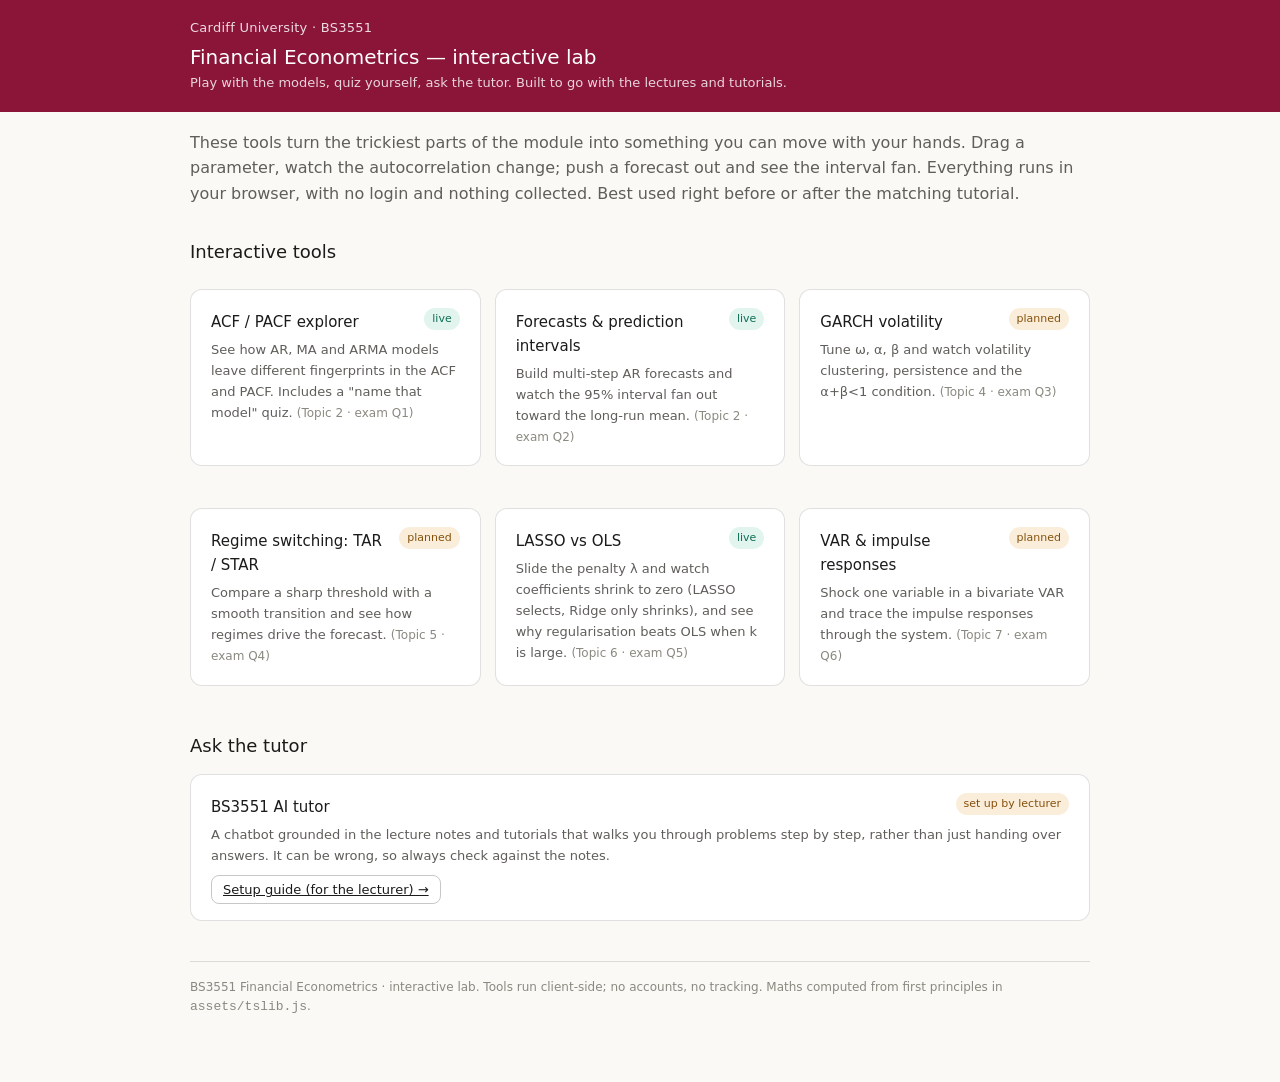
==== index.html @ 8105b3ca "BS3551 interactive lab: ACF/PACF, forecast and LASSO widgets + AI tutor Three live browser widgets (" ====
<!DOCTYPE html>
<html lang="en">
<head>
<meta charset="utf-8" />
<meta name="viewport" content="width=device-width, initial-scale=1" />
<title>BS3551 interactive lab — Financial Econometrics</title>
<link rel="stylesheet" href="assets/styles.css" />
</head>
<body>
<header class="site-header">
  <div class="wrap">
    <div style="flex:1 1 auto;">
      <div class="code">Cardiff University · BS3551</div>
      <h1>Financial Econometrics — interactive lab</h1>
      <p class="sub">Play with the models, quiz yourself, ask the tutor. Built to go with the lectures and tutorials.</p>
    </div>
  </div>
</header>

<main class="wrap">
  <p class="muted" style="margin-top:18px;">
    These tools turn the trickiest parts of the module into something you can move with your hands. Drag a
    parameter, watch the autocorrelation change; push a forecast out and see the interval fan. Everything runs in
    your browser, with no login and nothing collected. Best used right before or after the matching tutorial.
  </p>

  <h2>Interactive tools</h2>
  <div class="grid">

    <a class="card" href="widgets/acf-pacf-explorer.html" style="text-decoration:none;color:inherit;">
      <div style="display:flex;justify-content:space-between;align-items:start;gap:8px;">
        <h3 style="margin:.1rem 0;">ACF / PACF explorer</h3><span class="tag live">live</span>
      </div>
      <p class="small muted" style="margin:.3rem 0 0;">See how AR, MA and ARMA models leave different fingerprints in the ACF and PACF. Includes a "name that model" quiz. <span class="tiny">(Topic 2 · exam Q1)</span></p>
    </a>

    <a class="card" href="widgets/forecast-intervals.html" style="text-decoration:none;color:inherit;">
      <div style="display:flex;justify-content:space-between;align-items:start;gap:8px;">
        <h3 style="margin:.1rem 0;">Forecasts &amp; prediction intervals</h3><span class="tag live">live</span>
      </div>
      <p class="small muted" style="margin:.3rem 0 0;">Build multi-step AR forecasts and watch the 95% interval fan out toward the long-run mean. <span class="tiny">(Topic 2 · exam Q2)</span></p>
    </a>

    <div class="card">
      <div style="display:flex;justify-content:space-between;align-items:start;gap:8px;">
        <h3 style="margin:.1rem 0;">GARCH volatility</h3><span class="tag soon">planned</span>
      </div>
      <p class="small muted" style="margin:.3rem 0 0;">Tune ω, α, β and watch volatility clustering, persistence and the α+β&lt;1 condition. <span class="tiny">(Topic 4 · exam Q3)</span></p>
    </div>

    <div class="card">
      <div style="display:flex;justify-content:space-between;align-items:start;gap:8px;">
        <h3 style="margin:.1rem 0;">Regime switching: TAR / STAR</h3><span class="tag soon">planned</span>
      </div>
      <p class="small muted" style="margin:.3rem 0 0;">Compare a sharp threshold with a smooth transition and see how regimes drive the forecast. <span class="tiny">(Topic 5 · exam Q4)</span></p>
    </div>

    <a class="card" href="widgets/lasso-vs-ols.html" style="text-decoration:none;color:inherit;">
      <div style="display:flex;justify-content:space-between;align-items:start;gap:8px;">
        <h3 style="margin:.1rem 0;">LASSO vs OLS</h3><span class="tag live">live</span>
      </div>
      <p class="small muted" style="margin:.3rem 0 0;">Slide the penalty λ and watch coefficients shrink to zero (LASSO selects, Ridge only shrinks), and see why regularisation beats OLS when k is large. <span class="tiny">(Topic 6 · exam Q5)</span></p>
    </a>

    <div class="card">
      <div style="display:flex;justify-content:space-between;align-items:start;gap:8px;">
        <h3 style="margin:.1rem 0;">VAR &amp; impulse responses</h3><span class="tag soon">planned</span>
      </div>
      <p class="small muted" style="margin:.3rem 0 0;">Shock one variable in a bivariate VAR and trace the impulse responses through the system. <span class="tiny">(Topic 7 · exam Q6)</span></p>
    </div>

  </div>

  <h2>Ask the tutor</h2>
  <div class="card">
    <div style="display:flex;justify-content:space-between;align-items:start;gap:8px;">
      <h3 style="margin:.1rem 0;">BS3551 AI tutor</h3><span class="tag soon">set up by lecturer</span>
    </div>
    <p class="small muted" style="margin:.3rem 0 .6rem;">A chatbot grounded in the lecture notes and tutorials that walks you through problems step by step,
    rather than just handing over answers. It can be wrong, so always check against the notes.</p>
    <a class="btn" href="tutor/SETUP_GUIDE.md">Setup guide (for the lecturer) →</a>
  </div>

  <footer class="site">
    BS3551 Financial Econometrics · interactive lab. Tools run client-side; no accounts, no tracking.
    Maths computed from first principles in <span class="mono">assets/tslib.js</span>.
  </footer>
</main>
</body>
</html>
---- assets/styles.css ----
/* BS3551 Interactive Lab — shared design tokens + components.
   Light/dark aware. Edit the :root values to rebrand (e.g. swap --brand to a
   different Cardiff palette). Tokens mirror the names used inside each widget. */

:root {
  --brand: #8A1538;            /* Cardiff "claret" — change to rebrand */
  --brand-text: #ffffff;

  --color-background-primary: #ffffff;
  --color-background-secondary: #f4f3ee;
  --color-background-tertiary: #faf9f5;
  --color-background-info: #E6F1FB;
  --color-background-success: #E1F5EE;
  --color-background-danger: #FCEBEB;
  --color-background-warning: #FAEEDA;

  --color-text-primary: #1b1b19;
  --color-text-secondary: #5F5E5A;
  --color-text-tertiary: #8a8980;
  --color-text-info: #0C447C;
  --color-text-success: #0F6E56;
  --color-text-danger: #A32D2D;

  --color-border-tertiary: rgba(0,0,0,0.12);
  --color-border-secondary: rgba(0,0,0,0.22);
  --color-border-primary: rgba(0,0,0,0.32);
  --color-border-info: #85B7EB;
  --color-border-success: #5DCAA5;
  --color-border-danger: #F09595;

  --border-radius-md: 8px;
  --border-radius-lg: 12px;
  --font-sans: ui-sans-serif, system-ui, -apple-system, "Segoe UI", Roboto, Helvetica, Arial, sans-serif;
  --font-mono: ui-monospace, "SF Mono", "Cascadia Code", Consolas, monospace;
  --maxw: 940px;
}

@media (prefers-color-scheme: dark) {
  :root {
    --brand: #C04A6A;
    --color-background-primary: #262624;
    --color-background-secondary: #2f2f2c;
    --color-background-tertiary: #1d1d1b;
    --color-background-info: #10233a;
    --color-background-success: #0e2b25;
    --color-background-danger: #3a1717;
    --color-background-warning: #332714;
    --color-text-primary: #ECEAE3;
    --color-text-secondary: #B4B2A9;
    --color-text-tertiary: #888780;
    --color-text-info: #85B7EB;
    --color-text-success: #5DCAA5;
    --color-text-danger: #F09595;
    --color-border-tertiary: rgba(255,255,255,0.14);
    --color-border-secondary: rgba(255,255,255,0.26);
    --color-border-primary: rgba(255,255,255,0.36);
  }
}

* { box-sizing: border-box; }
html { -webkit-text-size-adjust: 100%; }
body {
  margin: 0;
  font-family: var(--font-sans);
  color: var(--color-text-primary);
  background: var(--color-background-tertiary);
  line-height: 1.6;
}
.wrap { max-width: var(--maxw); margin: 0 auto; padding: 0 20px 64px; }

/* Header */
.site-header { background: var(--brand); color: var(--brand-text); }
.site-header .wrap { padding-top: 18px; padding-bottom: 18px; display: flex; align-items: center; gap: 14px; flex-wrap: wrap; }
.site-header .code { font-weight: 500; letter-spacing: .02em; opacity: .85; font-size: 13px; }
.site-header h1 { font-size: 20px; font-weight: 500; margin: 2px 0 0; }
.site-header .sub { font-size: 13px; opacity: .82; margin: 0; }
.crumb { color: var(--brand-text); text-decoration: none; font-size: 13px; opacity: .9; }
.crumb:hover { opacity: 1; text-decoration: underline; }

a { color: var(--color-text-info); }

h2 { font-size: 18px; font-weight: 500; margin: 2rem 0 .5rem; }
h3 { font-size: 15px; font-weight: 500; margin: 1.4rem 0 .4rem; }
p { margin: .5rem 0; }
.muted { color: var(--color-text-secondary); }
.small { font-size: 13px; }
.tiny { font-size: 12px; color: var(--color-text-tertiary); }

/* Cards */
.card {
  background: var(--color-background-primary);
  border: 0.5px solid var(--color-border-tertiary);
  border-radius: var(--border-radius-lg);
  padding: 18px 20px;
  margin: 14px 0;
}
.grid { display: grid; grid-template-columns: repeat(auto-fit, minmax(240px, 1fr)); gap: 14px; }

/* Buttons / chips */
button, .btn {
  font-family: inherit; font-size: 13px; padding: 6px 11px;
  border-radius: var(--border-radius-md);
  border: 0.5px solid var(--color-border-secondary);
  background: transparent; color: var(--color-text-primary);
  cursor: pointer; transition: background .12s ease, transform .04s ease;
}
button:hover, .btn:hover { background: var(--color-background-secondary); }
button:active { transform: scale(0.98); }
.chip.active { background: var(--color-background-info); border-color: var(--color-border-info); color: var(--color-text-info); }

/* Range inputs */
input[type=range] { -webkit-appearance: none; appearance: none; height: 4px; border-radius: 2px;
  background: var(--color-border-secondary); outline: none; }
input[type=range]::-webkit-slider-thumb { -webkit-appearance: none; width: 18px; height: 18px;
  border-radius: 50%; background: var(--brand); cursor: pointer; border: 2px solid var(--color-background-primary); }
input[type=range]::-moz-range-thumb { width: 16px; height: 16px; border-radius: 50%;
  background: var(--brand); cursor: pointer; border: 2px solid var(--color-background-primary); }
input[type=number] { font-family: inherit; font-size: 14px; padding: 6px 8px; width: 90px;
  border-radius: var(--border-radius-md); border: 0.5px solid var(--color-border-secondary);
  background: var(--color-background-primary); color: var(--color-text-primary); }

/* Badges */
.badge { font-size: 12px; padding: 3px 9px; border-radius: var(--border-radius-md); white-space: nowrap; }
.badge.ok { background: var(--color-background-success); color: var(--color-text-success); }
.badge.bad { background: var(--color-background-danger); color: var(--color-text-danger); }
.badge.info { background: var(--color-background-info); color: var(--color-text-info); }

/* Maths reveal panel */
.maths { background: var(--color-background-secondary); border-radius: var(--border-radius-md);
  padding: 12px 14px; font-size: 14px; }
.maths code, .mono { font-family: var(--font-mono); font-size: 13px; }

/* Tables */
table.results { width: 100%; border-collapse: collapse; font-size: 13px; }
table.results th, table.results td { padding: 6px 8px; text-align: right; border-bottom: 0.5px solid var(--color-border-tertiary); }
table.results th:first-child, table.results td:first-child { text-align: left; }
table.results thead th { color: var(--color-text-secondary); font-weight: 500; }

.tag { display: inline-block; font-size: 11px; padding: 2px 8px; border-radius: 999px;
  background: var(--color-background-secondary); color: var(--color-text-secondary); }
.tag.live { background: var(--color-background-success); color: var(--color-text-success); }
.tag.soon { background: var(--color-background-warning); color: #854F0B; }

footer.site { border-top: 0.5px solid var(--color-border-tertiary); margin-top: 40px; padding-top: 16px;
  font-size: 12px; color: var(--color-text-tertiary); }
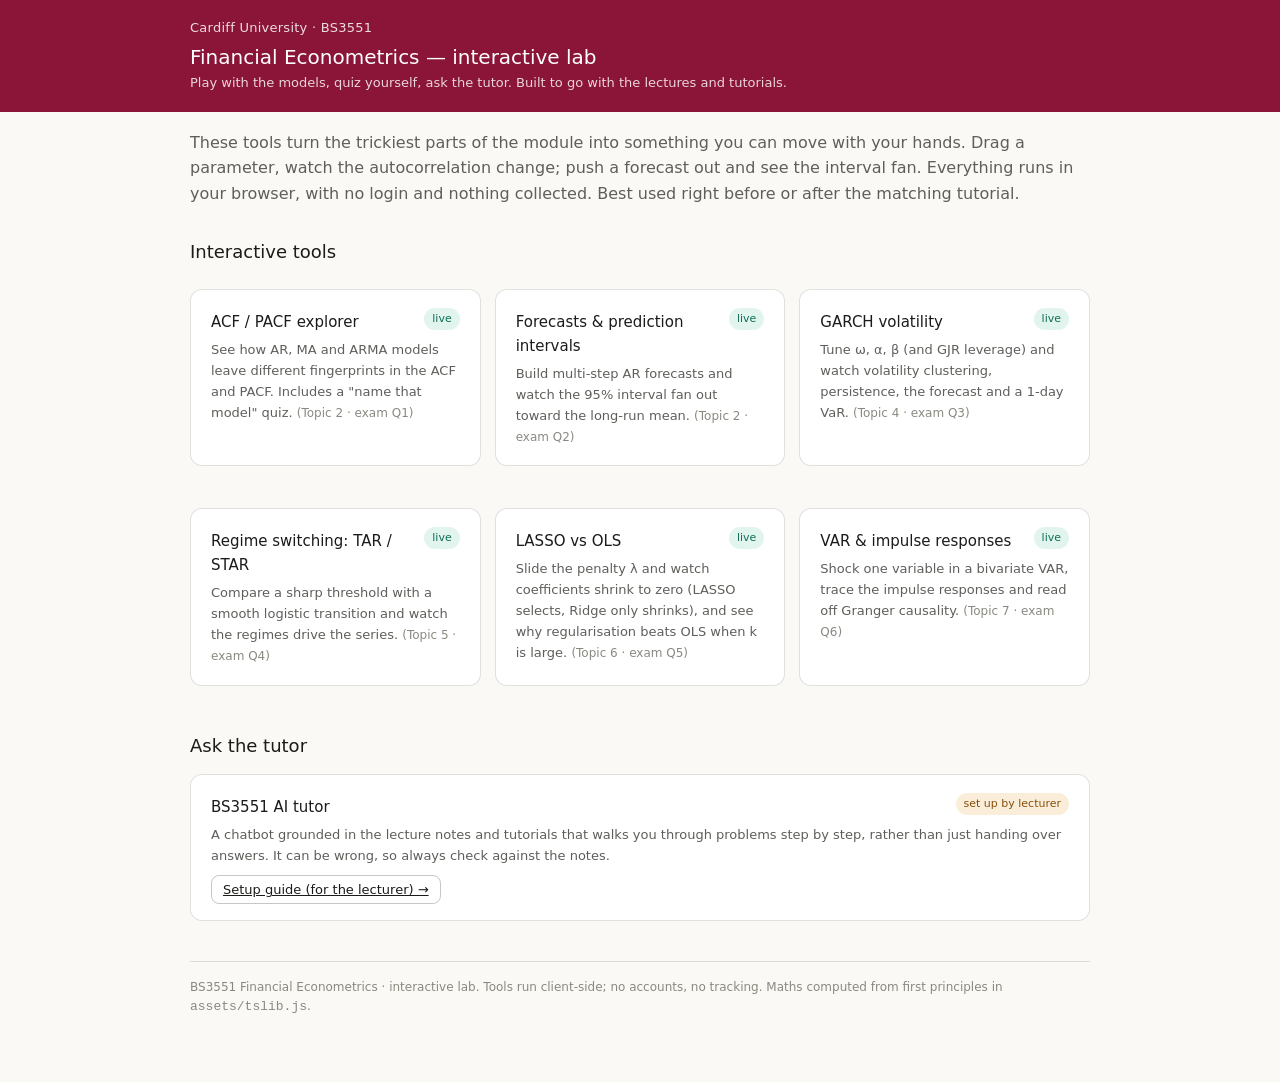
==== commit df06e0b7: "Add GARCH, regime-switching and VAR/IRF widgets (all six topics live) GARCH(1,1)/GJR volatility (clu" ====
--- a/index.html
+++ b/index.html
@@ -41,19 +41,19 @@
       <p class="small muted" style="margin:.3rem 0 0;">Build multi-step AR forecasts and watch the 95% interval fan out toward the long-run mean. <span class="tiny">(Topic 2 · exam Q2)</span></p>
     </a>
 
-    <div class="card">
+    <a class="card" href="widgets/garch-volatility.html" style="text-decoration:none;color:inherit;">
       <div style="display:flex;justify-content:space-between;align-items:start;gap:8px;">
-        <h3 style="margin:.1rem 0;">GARCH volatility</h3><span class="tag soon">planned</span>
+        <h3 style="margin:.1rem 0;">GARCH volatility</h3><span class="tag live">live</span>
       </div>
-      <p class="small muted" style="margin:.3rem 0 0;">Tune ω, α, β and watch volatility clustering, persistence and the α+β&lt;1 condition. <span class="tiny">(Topic 4 · exam Q3)</span></p>
-    </div>
+      <p class="small muted" style="margin:.3rem 0 0;">Tune ω, α, β (and GJR leverage) and watch volatility clustering, persistence, the forecast and a 1-day VaR. <span class="tiny">(Topic 4 · exam Q3)</span></p>
+    </a>
 
-    <div class="card">
+    <a class="card" href="widgets/regime-switching.html" style="text-decoration:none;color:inherit;">
       <div style="display:flex;justify-content:space-between;align-items:start;gap:8px;">
-        <h3 style="margin:.1rem 0;">Regime switching: TAR / STAR</h3><span class="tag soon">planned</span>
+        <h3 style="margin:.1rem 0;">Regime switching: TAR / STAR</h3><span class="tag live">live</span>
       </div>
-      <p class="small muted" style="margin:.3rem 0 0;">Compare a sharp threshold with a smooth transition and see how regimes drive the forecast. <span class="tiny">(Topic 5 · exam Q4)</span></p>
-    </div>
+      <p class="small muted" style="margin:.3rem 0 0;">Compare a sharp threshold with a smooth logistic transition and watch the regimes drive the series. <span class="tiny">(Topic 5 · exam Q4)</span></p>
+    </a>
 
     <a class="card" href="widgets/lasso-vs-ols.html" style="text-decoration:none;color:inherit;">
       <div style="display:flex;justify-content:space-between;align-items:start;gap:8px;">
@@ -62,12 +62,12 @@
       <p class="small muted" style="margin:.3rem 0 0;">Slide the penalty λ and watch coefficients shrink to zero (LASSO selects, Ridge only shrinks), and see why regularisation beats OLS when k is large. <span class="tiny">(Topic 6 · exam Q5)</span></p>
     </a>
 
-    <div class="card">
+    <a class="card" href="widgets/var-irf.html" style="text-decoration:none;color:inherit;">
       <div style="display:flex;justify-content:space-between;align-items:start;gap:8px;">
-        <h3 style="margin:.1rem 0;">VAR &amp; impulse responses</h3><span class="tag soon">planned</span>
+        <h3 style="margin:.1rem 0;">VAR &amp; impulse responses</h3><span class="tag live">live</span>
       </div>
-      <p class="small muted" style="margin:.3rem 0 0;">Shock one variable in a bivariate VAR and trace the impulse responses through the system. <span class="tiny">(Topic 7 · exam Q6)</span></p>
-    </div>
+      <p class="small muted" style="margin:.3rem 0 0;">Shock one variable in a bivariate VAR, trace the impulse responses and read off Granger causality. <span class="tiny">(Topic 7 · exam Q6)</span></p>
+    </a>
 
   </div>
 
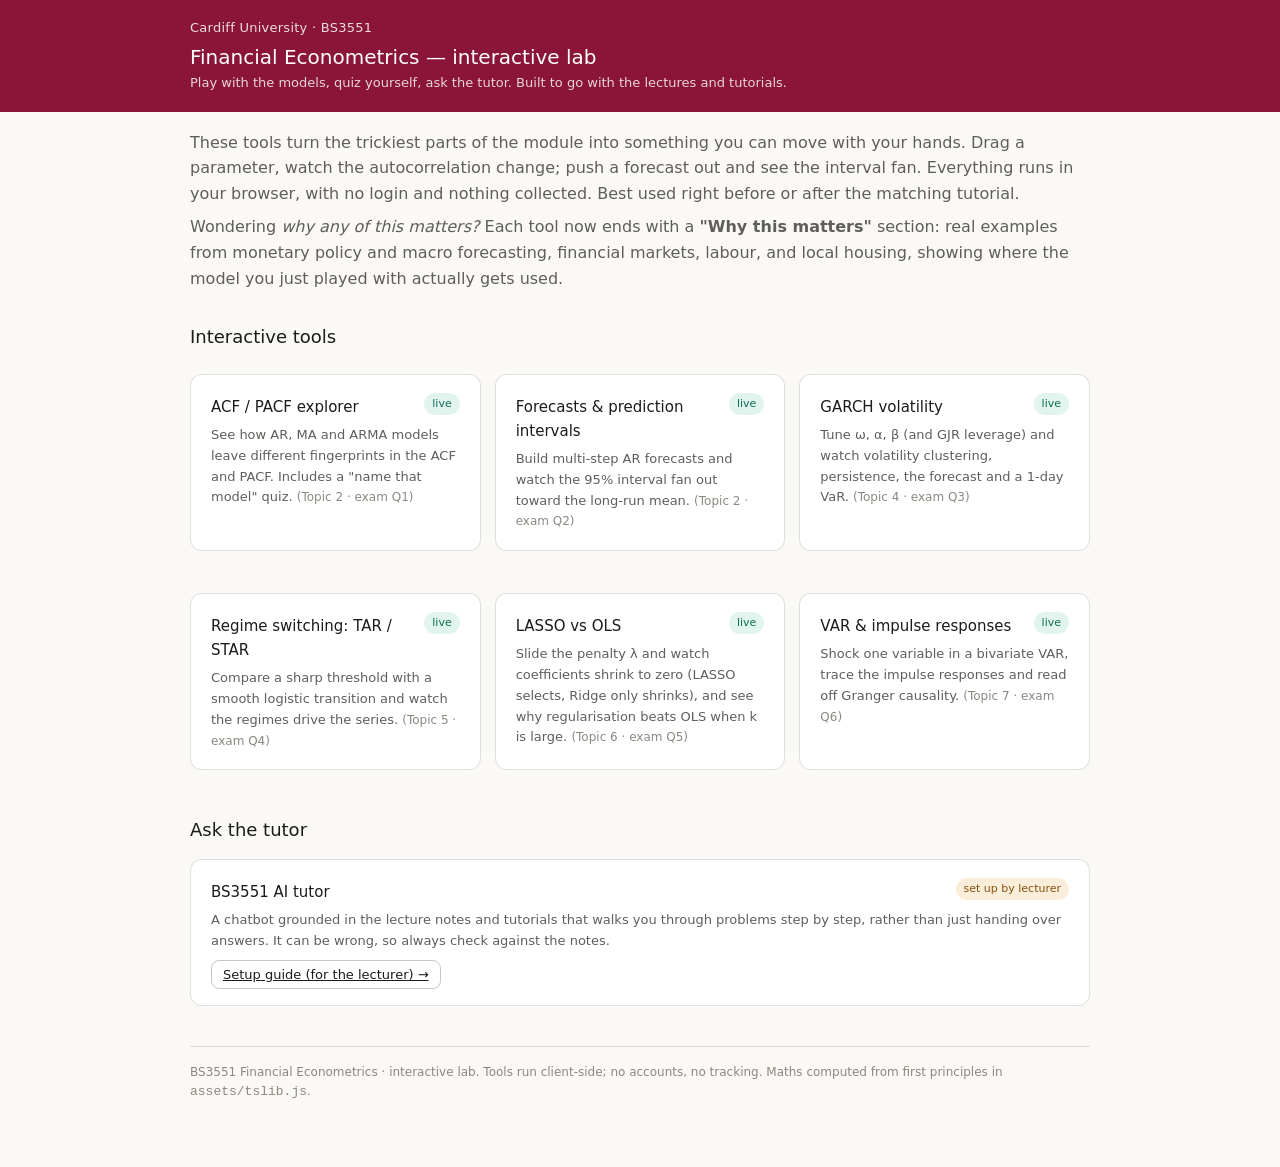
==== commit 3b8929d6: "Add 'Why this matters' real-world examples to all six widgets Each widget now ends with a Why-this-m" ====
--- a/index.html
+++ b/index.html
@@ -22,6 +22,11 @@
     These tools turn the trickiest parts of the module into something you can move with your hands. Drag a
     parameter, watch the autocorrelation change; push a forecast out and see the interval fan. Everything runs in
     your browser, with no login and nothing collected. Best used right before or after the matching tutorial.
+  </p>
+  <p class="muted" style="margin-top:2px;">
+    Wondering <i>why any of this matters?</i> Each tool now ends with a <b>"Why this matters"</b> section: real
+    examples from monetary policy and macro forecasting, financial markets, labour, and local housing, showing
+    where the model you just played with actually gets used.
   </p>
 
   <h2>Interactive tools</h2>
--- a/assets/styles.css
+++ b/assets/styles.css
@@ -143,3 +143,34 @@
 
 footer.site { border-top: 0.5px solid var(--color-border-tertiary); margin-top: 40px; padding-top: 16px;
   font-size: 12px; color: var(--color-text-tertiary); }
+
+/* "Why it matters" real-world panel + interest-area pills (used on every widget) */
+:root {
+  --pill-fin-bg: rgba(138,21,56,0.10);  --pill-fin-fg: #7a1230;  --pill-fin-bd: #d99db0;
+  --pill-house-fg: #854F0B;             --pill-house-bd: #E0B060;
+}
+@media (prefers-color-scheme: dark) {
+  :root {
+    --pill-fin-bg: rgba(192,74,106,0.20); --pill-fin-fg: #EBA6BA; --pill-fin-bd: #7a3346;
+    --pill-house-fg: #E4B36A;             --pill-house-bd: #8a6a2e;
+  }
+}
+.why { background: var(--color-background-primary); border: 0.5px solid var(--color-border-tertiary);
+  border-radius: var(--border-radius-lg); padding: 18px 20px; margin: 14px 0; }
+.why > h3 { margin: 0 0 2px; font-size: 16px; }
+.why > .lead { color: var(--color-text-secondary); font-size: 13px; margin: 0 0 13px; }
+.exlist { display: grid; gap: 13px; }
+.ex { border-left: 3px solid var(--color-border-secondary); padding: 1px 0 1px 13px; }
+.ex.macro  { border-left-color: var(--color-border-info); }
+.ex.fin    { border-left-color: var(--pill-fin-bd); }
+.ex.labour { border-left-color: var(--color-border-success); }
+.ex.house  { border-left-color: var(--pill-house-bd); }
+.ex .h { font-weight: 500; font-size: 14px; margin: 0 0 3px; }
+.ex .b { color: var(--color-text-secondary); font-size: 13px; margin: 0; }
+.ex .k { display: block; color: var(--color-text-tertiary); font-size: 12.5px; margin-top: 5px; }
+.pill { display: inline-block; font-size: 11px; font-weight: 500; padding: 2px 8px;
+  border-radius: 999px; margin-right: 8px; vertical-align: 1px; white-space: nowrap; }
+.pill.macro  { background: var(--color-background-info);    color: var(--color-text-info); }
+.pill.fin    { background: var(--pill-fin-bg);              color: var(--pill-fin-fg); }
+.pill.labour { background: var(--color-background-success); color: var(--color-text-success); }
+.pill.house  { background: var(--color-background-warning); color: var(--pill-house-fg); }
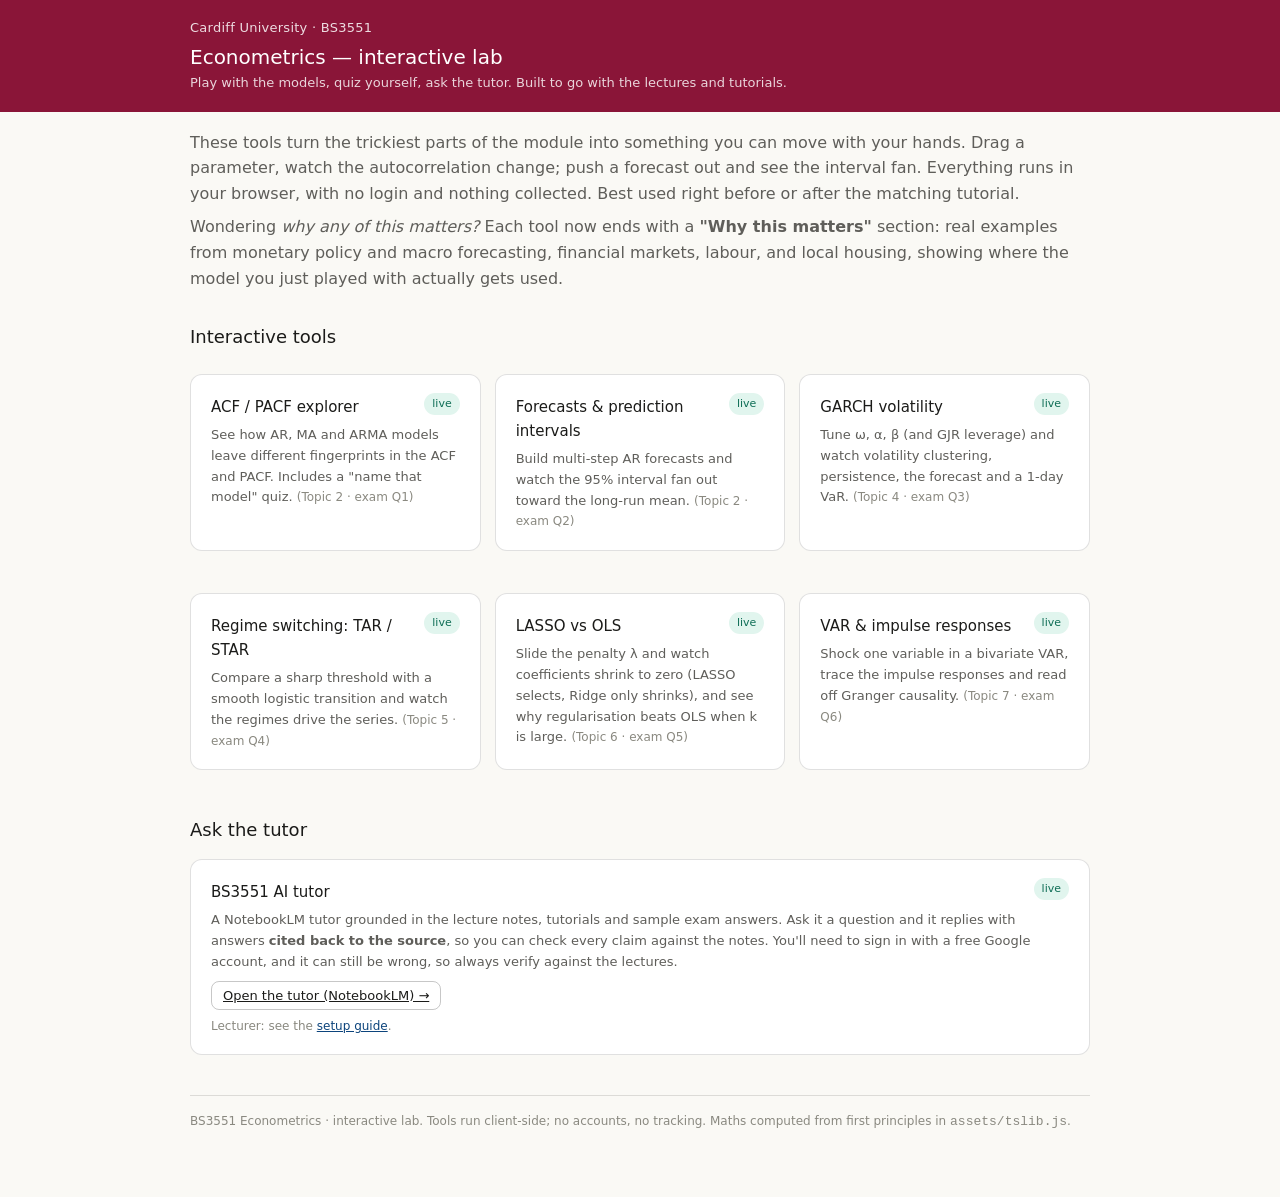
==== commit d9a01f69: "Rename lab to 'Econometrics'; add NotebookLM tutor link to the hub 1) Title/branding: 'Financial Eco" ====
--- a/index.html
+++ b/index.html
@@ -3,7 +3,7 @@
 <head>
 <meta charset="utf-8" />
 <meta name="viewport" content="width=device-width, initial-scale=1" />
-<title>BS3551 interactive lab — Financial Econometrics</title>
+<title>BS3551 interactive lab — Econometrics</title>
 <link rel="stylesheet" href="assets/styles.css" />
 </head>
 <body>
@@ -11,7 +11,7 @@
   <div class="wrap">
     <div style="flex:1 1 auto;">
       <div class="code">Cardiff University · BS3551</div>
-      <h1>Financial Econometrics — interactive lab</h1>
+      <h1>Econometrics — interactive lab</h1>
       <p class="sub">Play with the models, quiz yourself, ask the tutor. Built to go with the lectures and tutorials.</p>
     </div>
   </div>
@@ -79,15 +79,17 @@
   <h2>Ask the tutor</h2>
   <div class="card">
     <div style="display:flex;justify-content:space-between;align-items:start;gap:8px;">
-      <h3 style="margin:.1rem 0;">BS3551 AI tutor</h3><span class="tag soon">set up by lecturer</span>
+      <h3 style="margin:.1rem 0;">BS3551 AI tutor</h3><span class="tag live">live</span>
     </div>
-    <p class="small muted" style="margin:.3rem 0 .6rem;">A chatbot grounded in the lecture notes and tutorials that walks you through problems step by step,
-    rather than just handing over answers. It can be wrong, so always check against the notes.</p>
-    <a class="btn" href="tutor/SETUP_GUIDE.md">Setup guide (for the lecturer) →</a>
+    <p class="small muted" style="margin:.3rem 0 .6rem;">A NotebookLM tutor grounded in the lecture notes, tutorials and sample exam answers. Ask it a question
+    and it replies with answers <b>cited back to the source</b>, so you can check every claim against the notes.
+    You'll need to sign in with a free Google account, and it can still be wrong, so always verify against the lectures.</p>
+    <a class="btn" href="https://notebooklm.google.com/notebook/00d2bcff-7a50-4e80-8b24-586724763f4b" target="_blank" rel="noopener">Open the tutor (NotebookLM) →</a>
+    <p class="tiny" style="margin:.6rem 0 0;">Lecturer: see the <a href="tutor/SETUP_GUIDE.md">setup guide</a>.</p>
   </div>
 
   <footer class="site">
-    BS3551 Financial Econometrics · interactive lab. Tools run client-side; no accounts, no tracking.
+    BS3551 Econometrics · interactive lab. Tools run client-side; no accounts, no tracking.
     Maths computed from first principles in <span class="mono">assets/tslib.js</span>.
   </footer>
 </main>
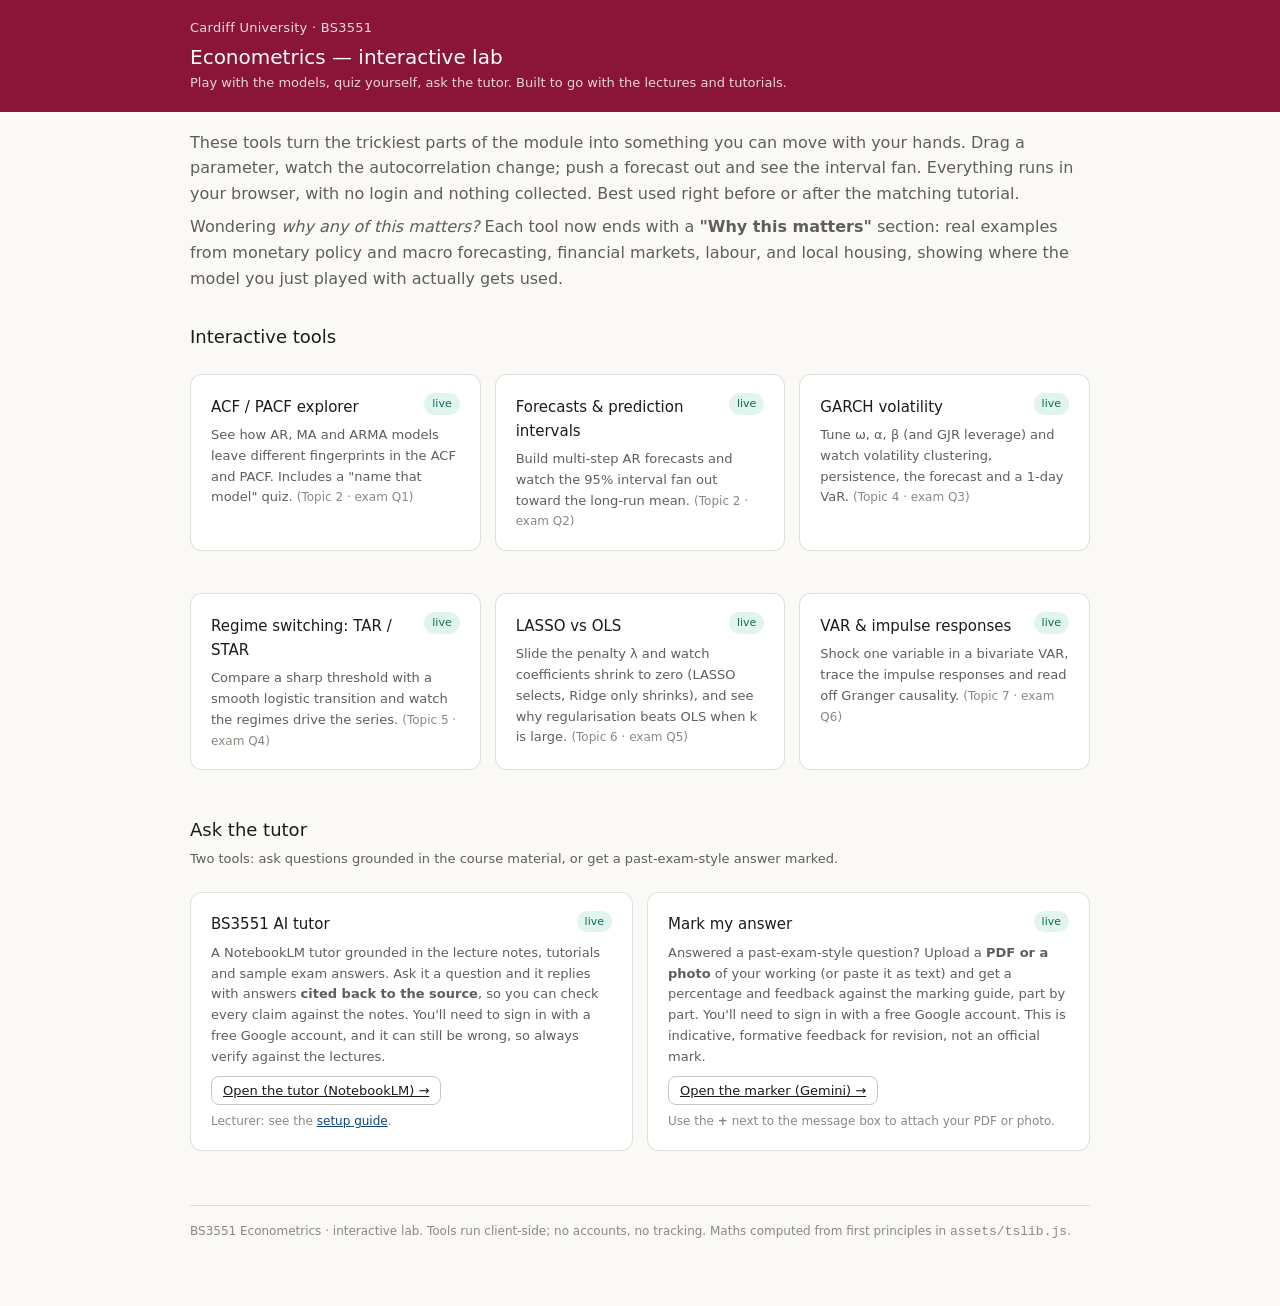
==== commit ea2d2250: "Add a second tutor card: mark my answer (PDF/photo upload via Gemini) The shared NotebookLM tutor ca" ====
--- a/index.html
+++ b/index.html
@@ -77,15 +77,31 @@
   </div>
 
   <h2>Ask the tutor</h2>
-  <div class="card">
-    <div style="display:flex;justify-content:space-between;align-items:start;gap:8px;">
-      <h3 style="margin:.1rem 0;">BS3551 AI tutor</h3><span class="tag live">live</span>
+  <p class="muted small" style="margin-top:-4px;">Two tools: ask questions grounded in the course material, or get a past-exam-style answer marked.</p>
+  <div class="grid">
+
+    <div class="card">
+      <div style="display:flex;justify-content:space-between;align-items:start;gap:8px;">
+        <h3 style="margin:.1rem 0;">BS3551 AI tutor</h3><span class="tag live">live</span>
+      </div>
+      <p class="small muted" style="margin:.3rem 0 .6rem;">A NotebookLM tutor grounded in the lecture notes, tutorials and sample exam answers. Ask it a question
+      and it replies with answers <b>cited back to the source</b>, so you can check every claim against the notes.
+      You'll need to sign in with a free Google account, and it can still be wrong, so always verify against the lectures.</p>
+      <a class="btn" href="https://notebooklm.google.com/notebook/00d2bcff-7a50-4e80-8b24-586724763f4b" target="_blank" rel="noopener">Open the tutor (NotebookLM) →</a>
+      <p class="tiny" style="margin:.6rem 0 0;">Lecturer: see the <a href="tutor/SETUP_GUIDE.md">setup guide</a>.</p>
     </div>
-    <p class="small muted" style="margin:.3rem 0 .6rem;">A NotebookLM tutor grounded in the lecture notes, tutorials and sample exam answers. Ask it a question
-    and it replies with answers <b>cited back to the source</b>, so you can check every claim against the notes.
-    You'll need to sign in with a free Google account, and it can still be wrong, so always verify against the lectures.</p>
-    <a class="btn" href="https://notebooklm.google.com/notebook/00d2bcff-7a50-4e80-8b24-586724763f4b" target="_blank" rel="noopener">Open the tutor (NotebookLM) →</a>
-    <p class="tiny" style="margin:.6rem 0 0;">Lecturer: see the <a href="tutor/SETUP_GUIDE.md">setup guide</a>.</p>
+
+    <div class="card">
+      <div style="display:flex;justify-content:space-between;align-items:start;gap:8px;">
+        <h3 style="margin:.1rem 0;">Mark my answer</h3><span class="tag live">live</span>
+      </div>
+      <p class="small muted" style="margin:.3rem 0 .6rem;">Answered a past-exam-style question? Upload a <b>PDF or a photo</b> of your working (or paste it as text)
+      and get a percentage and feedback against the marking guide, part by part. You'll need to sign in with a free
+      Google account. This is indicative, formative feedback for revision, not an official mark.</p>
+      <a class="btn" href="https://gemini.google.com/gem/2bcdcb7cc12f" target="_blank" rel="noopener">Open the marker (Gemini) →</a>
+      <p class="tiny" style="margin:.6rem 0 0;">Use the <b>+</b> next to the message box to attach your PDF or photo.</p>
+    </div>
+
   </div>
 
   <footer class="site">
